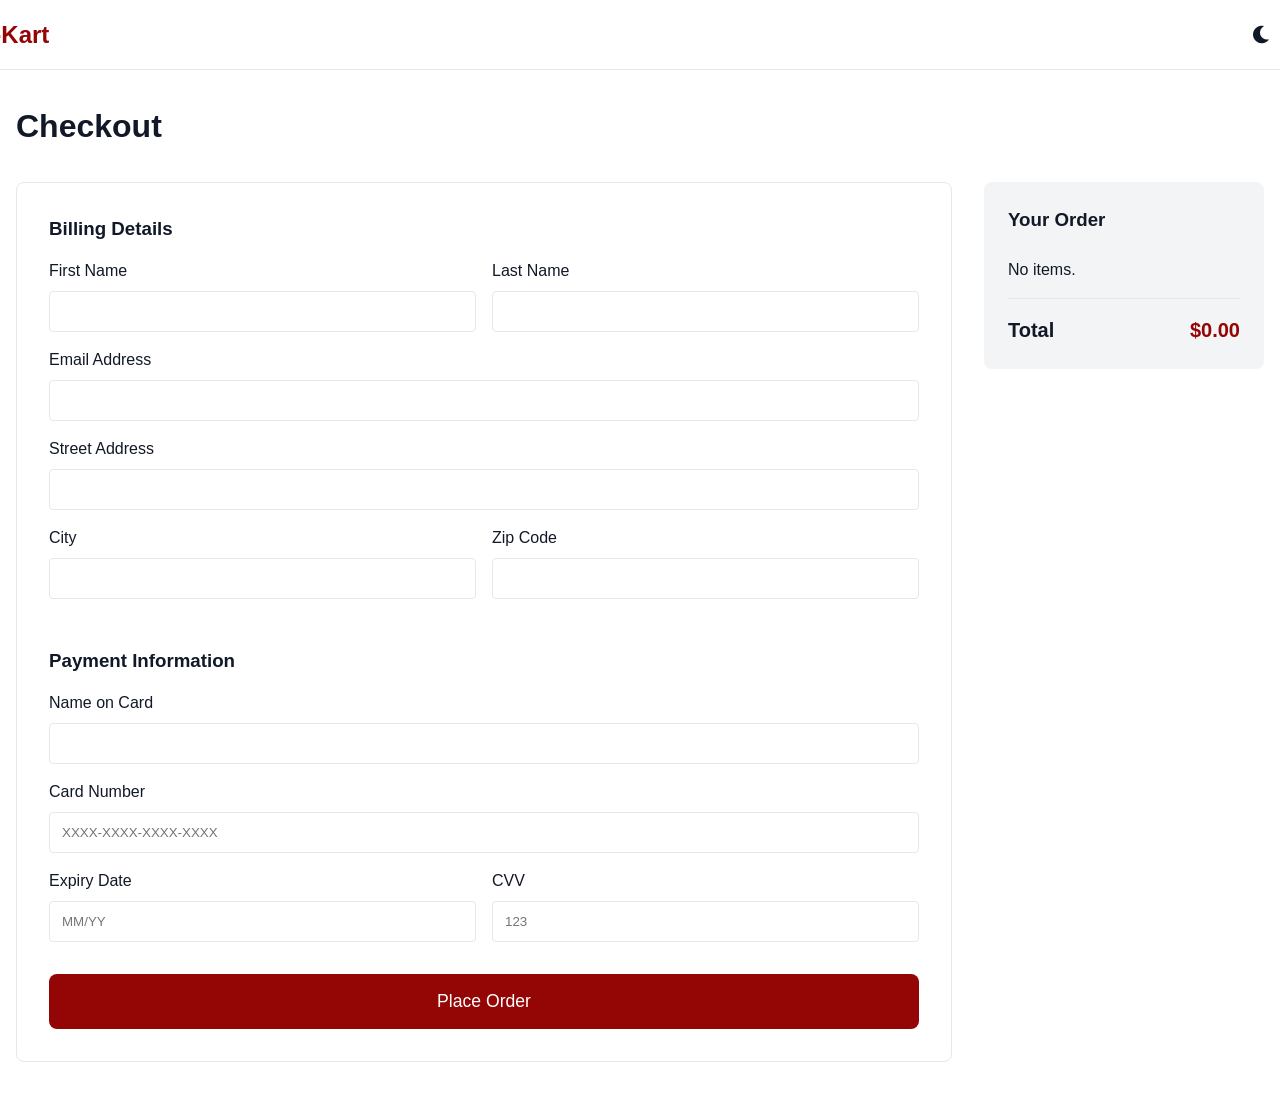
==== checkout.html @ 959f2c71 "Initial commit" ====
<!DOCTYPE html>
<html lang="en">
<head>
    <meta charset="UTF-8">
    <meta name="viewport" content="width=device-width, initial-scale=1.0">
    <title>Checkout | A-Kart</title>
    <link rel="stylesheet" href="https://cdnjs.cloudflare.com/ajax/libs/font-awesome/6.0.0/css/all.min.css">
    <link rel="stylesheet" href="assets/css/style.css">
    <style>
        .form-group { margin-bottom: 1rem; }
        .form-group label { display: block; margin-bottom: 0.5rem; font-weight: 500; }
        .form-group input { width: 100%; padding: 0.75rem; border: 1px solid var(--border-color); border-radius: var(--radius-sm); background: var(--bg-main); color: var(--text-main); }
        .form-row { display: flex; gap: 1rem; }
        .form-row .form-group { flex: 1; }
    </style>
</head>
<body>
    <header>
        <div class="container nav-container">
            <a href="index.html" class="logo">A-Kart</a>
            <div class="nav-actions">
                <button id="theme-toggle" class="icon-btn" aria-label="Toggle theme"><i class="fas fa-moon"></i></button>
            </div>
        </div>
    </header>

    <main class="container mt-2 mb-2">
        <h1 style="margin-bottom: 2rem;">Checkout</h1>
        
        <div class="layout-with-sidebar">
            <div class="main-content">
                <form id="checkout-form" style="background: var(--bg-main); padding: 2rem; border: 1px solid var(--border-color); border-radius: var(--radius-md);">
                    <h3 style="margin-bottom: 1rem;">Billing Details</h3>
                    <div class="form-row">
                        <div class="form-group">
                            <label>First Name</label>
                            <input type="text" required>
                        </div>
                        <div class="form-group">
                            <label>Last Name</label>
                            <input type="text" required>
                        </div>
                    </div>
                    <div class="form-group">
                        <label>Email Address</label>
                        <input type="email" required>
                    </div>
                    <div class="form-group">
                        <label>Street Address</label>
                        <input type="text" required>
                    </div>
                    <div class="form-row">
                        <div class="form-group">
                            <label>City</label>
                            <input type="text" required>
                        </div>
                        <div class="form-group">
                            <label>Zip Code</label>
                            <input type="text" required>
                        </div>
                    </div>

                    <h3 style="margin-top: 2rem; margin-bottom: 1rem;">Payment Information</h3>
                    <div class="form-group">
                        <label>Name on Card</label>
                        <input type="text" required>
                    </div>
                    <div class="form-group">
                        <label>Card Number</label>
                        <input type="text" placeholder="XXXX-XXXX-XXXX-XXXX" required>
                    </div>
                    <div class="form-row">
                        <div class="form-group">
                            <label>Expiry Date</label>
                            <input type="text" placeholder="MM/YY" required>
                        </div>
                        <div class="form-group">
                            <label>CVV</label>
                            <input type="text" placeholder="123" required>
                        </div>
                    </div>

                    <button type="submit" class="btn btn-primary" style="width: 100%; margin-top: 1rem; padding: 1rem; font-size: 1.1rem;">Place Order</button>
                </form>
            </div>

            <aside class="sidebar">
                <h3 style="margin-bottom: 1.5rem;">Your Order</h3>
                <div id="checkout-items" style="margin-bottom: 1rem; border-bottom: 1px solid var(--border-color); padding-bottom: 1rem;">
                    <!-- Items injected here -->
                </div>
                <div style="display: flex; justify-content: space-between; font-weight: bold; font-size: 1.25rem;">
                    <span>Total</span>
                    <span id="checkout-total" style="color: var(--primary-color);">$0.00</span>
                </div>
            </aside>
        </div>
    </main>

    <script type="module" src="assets/js/main.js"></script>
    <script type="module">
        import cartInstance from './assets/js/cart.js';
        import { showToast } from './assets/js/main.js';

        document.addEventListener('DOMContentLoaded', () => {
            const itemsContainer = document.getElementById('checkout-items');
            const totalEl = document.getElementById('checkout-total');

            if (cartInstance.items.length === 0) {
                itemsContainer.innerHTML = '<p>No items.</p>';
            } else {
                cartInstance.items.forEach(item => {
                    const div = document.createElement('div');
                    div.style.display = 'flex';
                    div.style.justifyContent = 'space-between';
                    div.style.marginBottom = '0.5rem';
                    div.innerHTML = `<span>${item.title.substring(0, 20)}... x${item.quantity}</span><span>$${(item.price * item.quantity).toFixed(2)}</span>`;
                    itemsContainer.appendChild(div);
                });
            }

            totalEl.textContent = `$${cartInstance.getTotal().toFixed(2)}`;

            document.getElementById('checkout-form').addEventListener('submit', (e) => {
                e.preventDefault();
                if(cartInstance.items.length === 0) {
                    showToast('Your cart is empty!', 'error');
                    return;
                }
                showToast('Order placed successfully! Redirecting...');
                cartInstance.clear();
                setTimeout(() => {
                    window.location.href = 'index.html';
                }, 2000);
            });
        });
    </script>
</body>
</html>
---- assets/css/style.css ----
:root {
  /* Colors */
  --primary-color: #940505;
  --primary-hover: #800000;
  --text-main: #111827;
  --text-muted: #6B7280;
  --bg-main: #FFFFFF;
  --bg-secondary: #F3F4F6;
  --bg-glass: rgba(255, 255, 255, 0.7);
  --border-color: #E5E7EB;
  --danger-color: #EF4444;
  --success-color: #10B981;
  --warning-color: #F59E0B;
  
  /* Luxury Variables */
  --accent-gold: #c5a059;
  --bg-card: #FFFFFF;
  --text-primary: #111827;
  --text-secondary: #6B7280;
  --glass-border: rgba(0, 0, 0, 0.08);
  
  /* Layout */
  --max-width: 1280px;
  --nav-height: 70px;
  --radius-sm: 0.25rem;
  --radius-md: 0.5rem;
  --radius-lg: 1rem;
  
  /* Transitions */
  --transition: all 0.3s ease;
  
  /* Shadows */
  --shadow-sm: 0 1px 2px 0 rgba(0, 0, 0, 0.05);
  --shadow-md: 0 4px 6px -1px rgba(0, 0, 0, 0.1), 0 2px 4px -1px rgba(0, 0, 0, 0.06);
  --shadow-lg: 0 10px 15px -3px rgba(0, 0, 0, 0.1), 0 4px 6px -2px rgba(0, 0, 0, 0.05);
}

[data-theme="dark"] {
  --text-main: #F9FAFB;
  --text-muted: #9CA3AF;
  --bg-main: #000000;
  --bg-secondary: #1F2937;
  --border-color: #374151;
  --bg-glass: rgba(17, 24, 39, 0.7);
  --shadow-md: 0 4px 6px -1px rgba(0, 0, 0, 0.5);
  
  /* Luxury Dark Mapping */
  --bg-card: #141416;
  --text-primary: #f4f4f5;
  --text-secondary: #a1a1aa;
  --glass-border: rgba(255, 255, 255, 0.1);
}

/* Sorting Component Styles */
.sort-container {
  display: flex;
  align-items: center;
  gap: 0.75rem;
}

.sort-select {
  padding: 0.5rem 1rem;
  background: var(--bg-glass);
  backdrop-filter: blur(10px);
  -webkit-backdrop-filter: blur(10px);
  border: 1px solid var(--glass-border);
  border-radius: var(--radius-md);
  color: var(--text-primary);
  font-family: inherit;
  font-size: 0.9rem;
  outline: none;
  cursor: pointer;
  transition: var(--transition);
  min-width: 160px;
}

.sort-select:hover {
  border-color: var(--accent-gold);
}

.sort-select option {
  background: var(--bg-card);
  color: var(--text-primary);
}

* {
  box-sizing: border-box;
  margin: 0;
  padding: 0;
}

body {
  font-family: 'Inter', -apple-system, BlinkMacSystemFont, "Segoe UI", Roboto, Helvetica, Arial, sans-serif;
  color: var(--text-main);
  background-color: var(--bg-main);
  line-height: 1.5;
  transition: background-color var(--transition), color var(--transition);
}

a {
  color: inherit;
  text-decoration: none;
}

ul {
  list-style: none;
}

img {
  max-width: 100%;
  height: auto;
  display: block;
}

.container {
  max-width: var(--max-width);
  margin: 0 auto;
  padding: 0 1rem;
}

/* --- Layout Components --- */
.layout-with-sidebar {
  display: flex;
  gap: 2rem;
  align-items: flex-start;
}

.sidebar {
  width: 280px;
  flex-shrink: 0;
  padding: 1.5rem;
  background: var(--bg-secondary);
  border-radius: var(--radius-md);
  position: sticky;
  top: calc(var(--nav-height) + 20px);
}

.main-content {
  flex-grow: 1;
}

/* Header & Nav */
header {
  position: sticky;
  top: 0;
  background-color: var(--bg-glass);
  backdrop-filter: blur(10px);
  -webkit-backdrop-filter: blur(10px);
  border-bottom: 1px solid var(--border-color);
  z-index: 1000;
  height: var(--nav-height);
  display: flex;
  align-items: center;
}

.nav-container {
  display: flex;
  justify-content: space-between;
  align-items: center;
  width: 100%;
}

.logo {
  font-size: 1.5rem;
  font-weight: bold;
  color: var(--primary-color);
  transform: translateX(-2.5rem);
  transition: transform 0.3s;
}

.nav-links {
  display: flex;
  gap: 1.5rem;
}

.nav-links a {
  font-weight: 500;
  transition: color var(--transition);
}

.nav-links a:hover {
  color: var(--primary-color);
}

.nav-actions {
  display: flex;
  align-items: center;
  gap: 1.25rem;
  margin-right: -0.5rem;
}

.icon-btn {
  background: none;
  border: none;
  cursor: pointer;
  color: var(--text-main);
  font-size: 1.25rem;
  position: relative;
  display: flex;
  align-items: center;
  justify-content: center;
}

.badge {
  position: absolute;
  top: -5px;
  right: -5px;
  background-color: var(--primary-color);
  color: white;
  font-size: 0.75rem;
  width: 18px;
  height: 18px;
  border-radius: 50%;
  display: flex;
  align-items: center;
  justify-content: center;
}

/* Search Bar */
.search-container {
  position: relative;
  display: flex;
  align-items: center;
}
.search-input {
  padding: 0.5rem 1rem;
  border: 1px solid var(--border-color);
  border-radius: var(--radius-md);
  background-color: var(--bg-secondary);
  color: var(--text-main);
  outline: none;
  width: 200px;
  transition: width 0.3s ease;
}
.search-input:focus {
  width: 250px;
  border-color: var(--primary-color);
}
.search-results-dropdown {
  position: absolute;
  top: 100%;
  left: 0;
  width: 100%;
  background: var(--bg-main);
  border: 1px solid var(--border-color);
  border-radius: var(--radius-md);
  box-shadow: var(--shadow-md);
  max-height: 300px;
  overflow-y: auto;
  z-index: 100;
  display: none;
}
.search-results-dropdown.active { display: block; }
.search-item {
  display: flex;
  padding: 0.5rem;
  gap: 0.5rem;
  border-bottom: 1px solid var(--border-color);
  cursor: pointer;
  align-items: center;
}
.search-item:hover { background-color: var(--bg-secondary); }
.search-item img { width: 40px; height: 40px; object-fit: contain; }
.search-item p { font-size: 0.875rem; overflow: hidden; text-overflow: ellipsis; white-space: nowrap; }

/* Buttons */
.btn {
  display: inline-block;
  padding: 0.5rem 1rem;
  border-radius: var(--radius-md);
  font-weight: 500;
  cursor: pointer;
  text-align: center;
  border: 1px solid transparent;
  transition: var(--transition);
}
.btn-primary {
  background-color: var(--primary-color);
  color: white;
}
.btn-primary:hover {
  background-color: var(--primary-hover);
}
.btn-outline {
  background-color: transparent;
  border-color: var(--primary-color);
  color: var(--primary-color);
}
.btn-outline:hover {
  background-color: var(--primary-color);
  color: white;
}
.btn-danger {
  background-color: var(--danger-color);
  color: white;
}
.btn-danger:hover { background-color: #B91C1C; }

/* Grid Layout */
.product-grid {
  display: grid;
  grid-template-columns: repeat(auto-fill, minmax(250px, 1fr));
  gap: 2rem;
  padding: 2rem 0;
}

/* Product Card */
.product-card {
  background-color: var(--bg-main);
  border: 1px solid var(--border-color);
  border-radius: var(--radius-md);
  overflow: hidden;
  transition: transform var(--transition), box-shadow var(--transition);
  display: flex;
  flex-direction: column;
  position: relative;
}
.product-card:hover {
  transform: translateY(-5px);
  box-shadow: var(--shadow-lg);
}
.product-image {
  height: 250px;
  padding: 2rem;
  background-color: white;
  display: flex;
  align-items: center;
  justify-content: center;
  position: relative;
  overflow: hidden;
}
.product-image img {
  max-width: 85%;
  max-height: 85%;
  object-fit: contain;
  transition: transform 0.3s;
}
.product-card:hover .product-image img {
  transform: scale(1.05);
}
.product-actions {
  position: absolute;
  bottom: 10px;
  left: 0;
  right: 0;
  display: flex;
  justify-content: center;
  gap: 0.5rem;
  opacity: 0;
  transition: opacity var(--transition);
}
.product-card:hover .product-actions {
  opacity: 1;
}
.product-actions .btn { padding: 0.25rem 0.5rem; font-size: 0.875rem; }
.product-info {
  padding: 1rem;
  display: flex;
  flex-direction: column;
  flex-grow: 1;
}
.product-category {
  font-size: 0.75rem;
  color: var(--text-muted);
  text-transform: uppercase;
  letter-spacing: 0.05em;
  margin-bottom: 0.5rem;
}
.product-title {
  font-size: 1rem;
  font-weight: 600;
  margin-bottom: 0.5rem;
  display: -webkit-box;
  -webkit-line-clamp: 2;
  -webkit-box-orient: vertical;
  overflow: hidden;
  height: 3rem;
}
.product-price {
  font-size: 1.25rem;
  font-weight: bold;
  color: var(--primary-color);
  margin-top: auto;
}

/* Page specific detail layouts */
.product-detail-grid {
  display: grid;
  grid-template-columns: 1fr 1fr;
  gap: 3rem;
  margin-top: 2rem;
}

/* Skeleton Loader */
.skeleton {
  background: var(--bg-secondary);
  background: linear-gradient(90deg, var(--bg-secondary) 25%, var(--border-color) 50%, var(--bg-secondary) 75%);
  background-size: 200% 100%;
  animation: skeleton-loading 1.5s infinite;
  border-radius: var(--radius-sm);
}
@keyframes skeleton-loading {
  0% { background-position: 200% 0; }
  100% { background-position: -200% 0; }
}

/* Toast Notification */
.toast-container {
  position: fixed;
  bottom: 20px;
  right: 20px;
  z-index: 9999;
  display: flex;
  flex-direction: column;
  gap: 10px;
}
.toast {
  background-color: var(--bg-main);
  border: 1px solid var(--border-color);
  box-shadow: var(--shadow-md);
  padding: 1rem;
  border-radius: var(--radius-md);
  display: flex;
  align-items: center;
  gap: 10px;
  min-width: 250px;
  animation: slideIn 0.3s ease-out;
}
.toast.success { border-left: 4px solid var(--success-color); }
.toast.error { border-left: 4px solid var(--danger-color); }
@keyframes slideIn {
  from { transform: translateX(100%); opacity: 0; }
  to { transform: translateX(0); opacity: 1; }
}
@keyframes fadeOut {
  from { opacity: 1; }
  to { opacity: 0; }
}

/* Utilities */
.text-center { text-align: center; }
.mt-1 { margin-top: 1rem; }
.mt-2 { margin-top: 2rem; }
.mb-1 { margin-bottom: 1rem; }
.mb-2 { margin-bottom: 2rem; }
.hidden { display: none !important; }

/* --- Responsive Adjustments --- */
@media (max-width: 1200px) {
  .logo { transform: translateX(-1rem); }
}

@media (max-width: 1024px) {
  .logo { transform: translateX(0); }
  .sidebar { width: 240px; }
  .product-detail-grid { gap: 2rem; }
  .product-grid { grid-template-columns: repeat(auto-fill, minmax(200px, 1fr)); }
}

@media (max-width: 768px) {
  :root { --nav-height: 60px; }
  
  .container { padding: 0 1rem; }
  
  .layout-with-sidebar, 
  .product-detail-grid { 
    flex-direction: column !important; 
    display: flex;
    gap: 2rem;
  }
  
  .sidebar {
    width: 100%;
    position: static;
    order: 2;
  }
  
  .products-page-sidebar { order: 0; }
  
  .nav-links {
    display: none;
    position: absolute;
    top: var(--nav-height);
    left: 0;
    width: 100%;
    background-color: var(--bg-glass);
    backdrop-filter: blur(15px);
    flex-direction: column;
    padding: 1.5rem;
    gap: 1.25rem;
    border-bottom: 1px solid var(--border-color);
    box-shadow: var(--shadow-md);
  }
  
  .nav-links.active { display: flex; }
  .mobile-menu-btn { display: flex; }
  
  .search-container { order: 1; margin-top: 0.5rem; width: 100%; }
  .search-input { width: 100% !important; margin: 0; }
  
  header { height: auto; padding: 0.75rem 0; }
  .nav-container { flex-wrap: wrap; }
  .nav-actions { margin-right: 0; gap: 0.75rem; }
  
  .hero h1 { font-size: 2rem; }
  .product-grid { grid-template-columns: repeat(auto-fill, minmax(150px, 1fr)); gap: 1rem; }
  .product-image { height: 180px; padding: 1.5rem; }
  .product-title { font-size: 0.9rem; height: 2.7rem; }
  
  aside, .product-gallery, .product-info-detail, 
  .cart-summary-container, .auth-container { 
    width: 100% !important; 
  }
}

@media (max-width: 480px) {
  .hero h1 { font-size: 1.5rem; }
  .product-grid { grid-template-columns: 1fr 1fr; }
  .nav-actions .icon-btn span.badge { width: 15px; height: 15px; font-size: 0.6rem; }
}

/* Authentication & Forms */
.auth-container {
  max-width: 400px;
  margin: 4rem auto;
  background: var(--bg-main);
  padding: 2rem;
  border: 1px solid var(--border-color);
  border-radius: var(--radius-lg);
  box-shadow: var(--shadow-md);
}

.form-group { margin-bottom: 1rem; }
.form-group label { display: block; margin-bottom: 0.5rem; font-weight: 500; }
.form-group input { 
  width: 100%; 
  padding: 0.75rem; 
  border: 1px solid var(--border-color); 
  border-radius: var(--radius-sm); 
  background: var(--bg-main); 
  color: var(--text-main); 
  outline: none;
}
.form-group input:focus { border-color: var(--primary-color); }
.form-row { display: flex; gap: 1rem; }
.form-row .form-group { flex: 1; }

/* Footer Improvements */
footer {
  background-color: var(--bg-secondary);
  padding: 3rem 0;
  margin-top: 4rem;
  border-top: 1px solid var(--border-color);
}
.footer-grid {
  display: grid;
  grid-template-columns: repeat(auto-fit, minmax(200px, 1fr));
  gap: 2rem;
}
.footer-col h4 { margin-bottom: 1rem; }
.footer-col ul li { margin-bottom: 0.5rem; }
.footer-bottom {
  text-align: center;
  margin-top: 2rem;
  padding-top: 2rem;
  border-top: 1px solid var(--border-color);
}
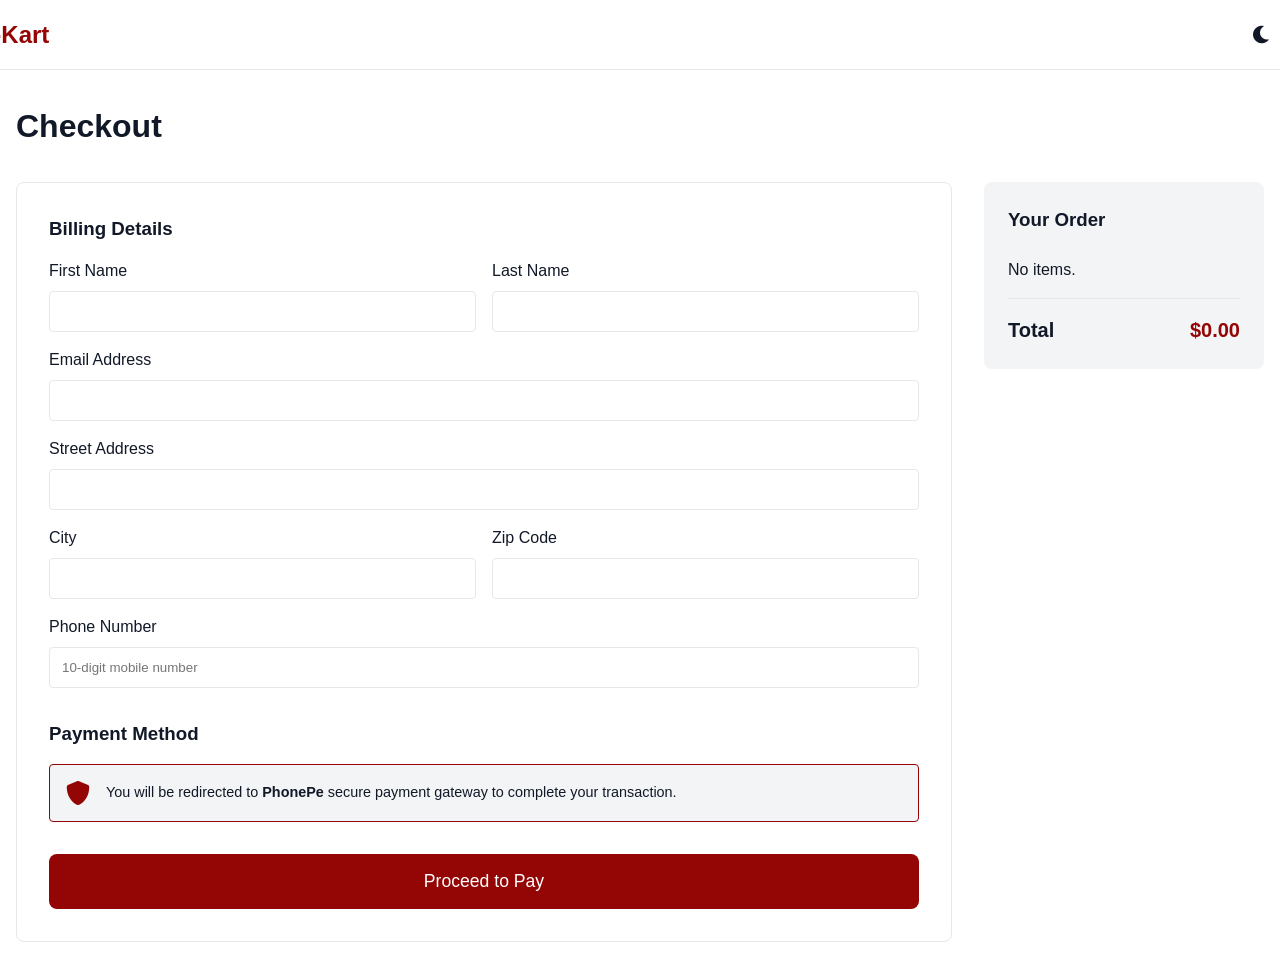
==== commit de08328f: "Integrate payment gateway and enhance features" ====
--- a/checkout.html
+++ b/checkout.html
@@ -52,35 +52,25 @@
                     <div class="form-row">
                         <div class="form-group">
                             <label>City</label>
-                            <input type="text" required>
+                            <input type="text" id="city" required>
                         </div>
                         <div class="form-group">
                             <label>Zip Code</label>
-                            <input type="text" required>
+                            <input type="text" id="zip" required>
                         </div>
                     </div>
-
-                    <h3 style="margin-top: 2rem; margin-bottom: 1rem;">Payment Information</h3>
                     <div class="form-group">
-                        <label>Name on Card</label>
-                        <input type="text" required>
-                    </div>
-                    <div class="form-group">
-                        <label>Card Number</label>
-                        <input type="text" placeholder="XXXX-XXXX-XXXX-XXXX" required>
-                    </div>
-                    <div class="form-row">
-                        <div class="form-group">
-                            <label>Expiry Date</label>
-                            <input type="text" placeholder="MM/YY" required>
-                        </div>
-                        <div class="form-group">
-                            <label>CVV</label>
-                            <input type="text" placeholder="123" required>
-                        </div>
+                        <label>Phone Number</label>
+                        <input type="tel" id="phone" placeholder="10-digit mobile number" required pattern="[0-9]{10}">
                     </div>
 
-                    <button type="submit" class="btn btn-primary" style="width: 100%; margin-top: 1rem; padding: 1rem; font-size: 1.1rem;">Place Order</button>
+                    <h3 style="margin-top: 2rem; margin-bottom: 1rem;">Payment Method</h3>
+                    <div style="padding: 1rem; border: 1px solid var(--primary-color); border-radius: var(--radius-sm); background: var(--bg-secondary); display: flex; align-items: center; gap: 1rem; margin-bottom: 1rem;">
+                        <i class="fas fa-shield-alt" style="color: var(--primary-color); font-size: 1.5rem;"></i>
+                        <p style="margin: 0; font-size: 0.9rem;">You will be redirected to <strong>PhonePe</strong> secure payment gateway to complete your transaction.</p>
+                    </div>
+
+                    <button type="submit" id="place-order-btn" class="btn btn-primary" style="width: 100%; margin-top: 1rem; padding: 1rem; font-size: 1.1rem;">Proceed to Pay</button>
                 </form>
             </div>
 
@@ -97,14 +87,18 @@
         </div>
     </main>
 
+    <script src="assets/js/env.js"></script>
     <script type="module" src="assets/js/main.js"></script>
     <script type="module">
         import cartInstance from './assets/js/cart.js';
         import { showToast } from './assets/js/main.js';
+        import { initiatePayment } from './assets/js/payment.js';
 
         document.addEventListener('DOMContentLoaded', () => {
             const itemsContainer = document.getElementById('checkout-items');
             const totalEl = document.getElementById('checkout-total');
+            const checkoutForm = document.getElementById('checkout-form');
+            const placeOrderBtn = document.getElementById('place-order-btn');
 
             if (cartInstance.items.length === 0) {
                 itemsContainer.innerHTML = '<p>No items.</p>';
@@ -119,19 +113,31 @@
                 });
             }
 
-            totalEl.textContent = `$${cartInstance.getTotal().toFixed(2)}`;
+            const totalAmount = cartInstance.getTotal();
+            totalEl.textContent = `$${totalAmount.toFixed(2)}`;
 
-            document.getElementById('checkout-form').addEventListener('submit', (e) => {
+            checkoutForm.addEventListener('submit', async (e) => {
                 e.preventDefault();
                 if(cartInstance.items.length === 0) {
                     showToast('Your cart is empty!', 'error');
                     return;
                 }
-                showToast('Order placed successfully! Redirecting...');
-                cartInstance.clear();
-                setTimeout(() => {
-                    window.location.href = 'index.html';
-                }, 2000);
+
+                const phone = document.getElementById('phone').value;
+                
+                try {
+                    placeOrderBtn.disabled = true;
+                    placeOrderBtn.textContent = 'Processing...';
+                    showToast('Initiating payment...');
+                    
+                    await initiatePayment(totalAmount, phone);
+                    
+                    // Note: Redirect happens inside initiatePayment
+                } catch (error) {
+                    showToast(error.message, 'error');
+                    placeOrderBtn.disabled = false;
+                    placeOrderBtn.textContent = 'Proceed to Pay';
+                }
             });
         });
     </script>
